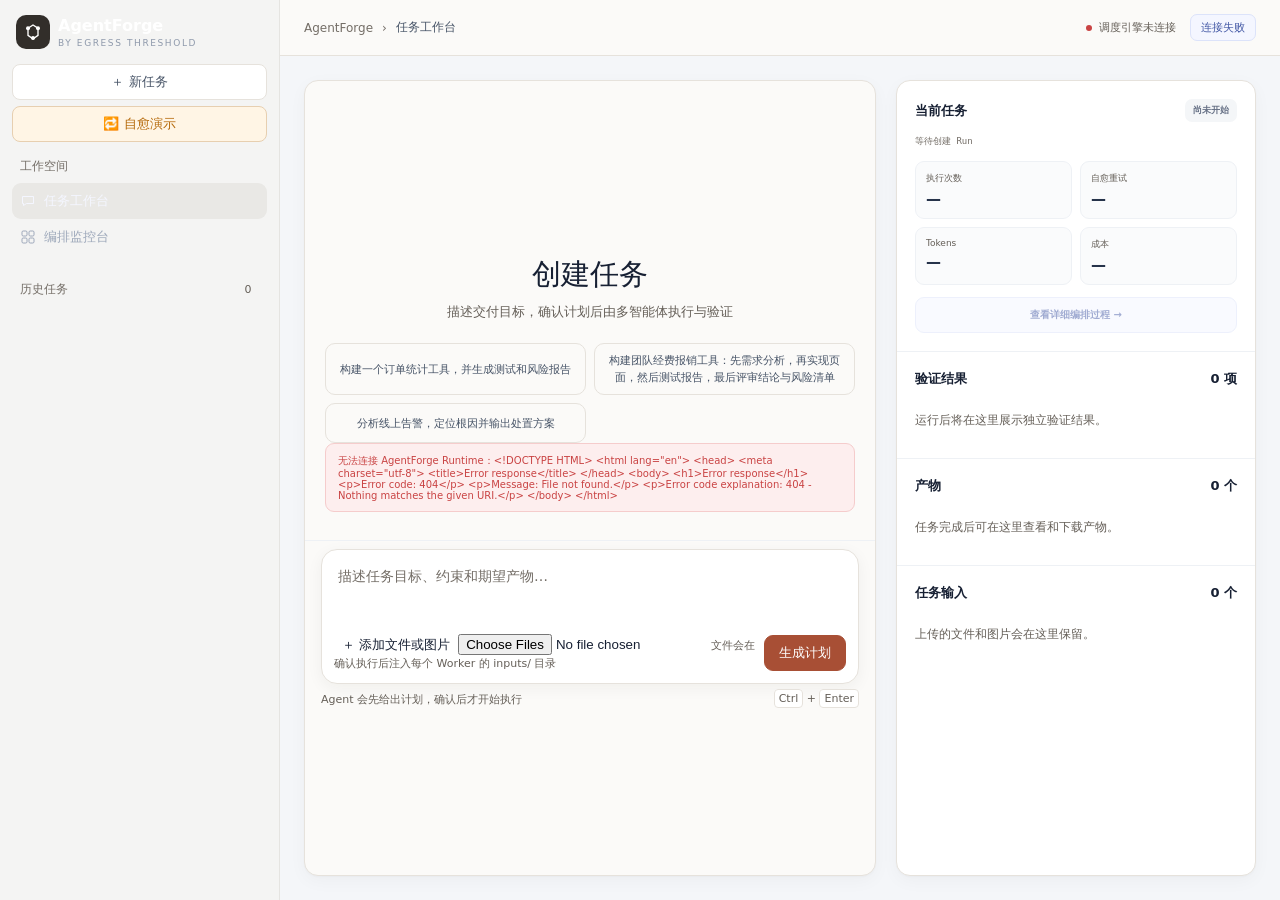
==== frontend/workbench.html @ 92aa2f30 "Publish AgentForge project" ====
<!DOCTYPE html>
<html lang="zh-CN">
<head>
<meta charset="utf-8" />
<meta name="viewport" content="width=device-width, initial-scale=1" />
<title>任务工作台 · AgentForge | 逃逸阈值</title>
<style>
  :root{
    --bg:#F4F6F9;--panel:#FFF;--line:#E6EAF0;--soft:#EEF1F5;--text:#172033;
    --muted:#697386;--subtle:#98A2B3;--primary:#3559D9;--primary-hover:#2948BD;
    --primary-soft:#EEF2FF;--nav:#111827;--green:#16865C;--green-bg:#EAF7F1;
    --amber:#B56808;--amber-bg:#FFF5E5;--red:#C94343;--red-bg:#FDEEEE;
    --radius:14px;--shadow:0 1px 2px rgba(16,24,40,.025),0 5px 18px rgba(16,24,40,.035)
  }
  *{box-sizing:border-box}
  html,body{margin:0;height:100%;font-family:Inter,"PingFang SC","Microsoft YaHei",system-ui,sans-serif;background:var(--bg);color:var(--text);font-size:13px}
  body{overflow:hidden}button,textarea,select{font:inherit}button{cursor:pointer}
  button:focus-visible,textarea:focus-visible,select:focus-visible,a:focus-visible{outline:3px solid rgba(53,89,217,.15);outline-offset:2px}
  .shell{display:grid;grid-template-columns:248px minmax(0,1fr);grid-template-rows:minmax(0,1fr);height:100vh;min-height:640px}
  .sidebar{min-width:0;display:flex;flex-direction:column;background:var(--nav);color:#E7EBF2}
  .brand{height:72px;display:flex;align-items:center;gap:11px;padding:0 22px;border-bottom:1px solid rgba(255,255,255,.075)}
  .brand-mark{width:34px;height:34px;display:grid;place-items:center;border-radius:10px;background:var(--primary)}
  .brand-name{font-size:16px;font-weight:650;color:#FFF}.brand-sub{display:block;margin-top:3px;color:#8E99AB;font-size:9px;letter-spacing:1.6px;text-transform:uppercase}
  .nav{padding:20px 14px 12px}.nav-label,.section-label{padding:0 10px;margin-bottom:9px;color:#778397;font-size:10px;font-weight:600;letter-spacing:1.2px}
  .nav-link{height:40px;display:flex;align-items:center;gap:10px;padding:0 12px;border-radius:9px;color:#9DA8BA;text-decoration:none;font-weight:550}
  .nav-link:hover{background:rgba(255,255,255,.045);color:#E7EBF2}.nav-link.active{background:rgba(87,113,222,.17);color:#F4F6FF}.nav-link.active svg{color:#91A7FF}
  .nav-link .entry-dot{margin-left:auto;width:5px;height:5px;border-radius:50%;background:#7E97F5}
  .history-wrap{min-height:0;display:flex;flex:1;flex-direction:column;padding:14px 10px 0}.history-head{display:flex;justify-content:space-between;align-items:center;padding:0 10px 10px}.history-head .section-label{padding:0;margin:0}
  .count{min-width:22px;height:20px;display:grid;place-items:center;padding:0 6px;border-radius:6px;background:rgba(255,255,255,.07);color:#9CA7B8;font-size:10px}
  #history{overflow:auto;min-height:0;padding-bottom:14px}.history-item{position:relative;margin:2px 0;padding:12px 11px 12px 13px;border:1px solid transparent;border-radius:10px;cursor:pointer}
  .history-item:hover{background:rgba(255,255,255,.045)}.history-item.active{background:rgba(73,101,202,.18);border-color:rgba(129,151,235,.16)}
  .history-item.active:before{content:"";position:absolute;left:-1px;top:14px;bottom:14px;width:2px;background:#8CA3FF;border-radius:2px}
  .history-title{color:#DCE1EA;font-size:12px;line-height:1.55;display:-webkit-box;-webkit-line-clamp:2;-webkit-box-orient:vertical;overflow:hidden}
  .history-meta{display:flex;align-items:center;gap:6px;margin-top:8px;color:#7F8B9E;font-size:10px}.history-meta time{margin-left:auto}.dot{width:6px;height:6px;border-radius:50%;background:#667085}
  .dot.running,.dot.queued{background:#6F8FFF;animation:pulse 1.4s infinite}.dot.succeeded{background:#3DBA8A}.dot.failed{background:#E36A6A}
  .sidebar-foot{margin:0 20px;padding:17px 0 20px;border-top:1px solid rgba(255,255,255,.075);color:#6F7B8F;font-size:10px;line-height:1.6}.sidebar-foot strong{display:block;color:#D5DBE5;font-size:11px;margin-bottom:4px}
  .workspace{min-width:0;min-height:0;display:flex;flex-direction:column}.topbar{height:64px;display:flex;align-items:center;justify-content:space-between;padding:0 26px;background:rgba(255,255,255,.94);border-bottom:1px solid var(--line)}
  .breadcrumb{display:flex;align-items:center;gap:9px;color:var(--subtle);font-size:12px}.breadcrumb strong{color:#475467;font-weight:550}.top-right{display:flex;align-items:center;gap:14px}
  .engine{display:flex;align-items:center;gap:7px;color:var(--muted);font-size:11px}.engine:before{content:"";width:6px;height:6px;border-radius:50%;background:#2AA67A;box-shadow:0 0 0 3px #E9F7F1}.engine.offline:before{background:var(--red);box-shadow:0 0 0 3px var(--red-bg)}
  .badge{height:27px;display:inline-flex;align-items:center;padding:0 10px;border:1px solid #DCE3FA;border-radius:7px;background:#F4F6FF;color:#465BA7;font-size:11px;font-weight:550}.avatar{width:30px;height:30px;display:grid;place-items:center;border:1px solid #E4E7EC;border-radius:9px;background:#F0F2F5;color:#475467;font-size:10px;font-weight:700}
  .content{min-height:0;flex:1;display:grid;grid-template-columns:minmax(520px,1fr) 330px;gap:20px;padding:24px}.chat-panel,.context-panel{min-height:0;background:var(--panel);border:1px solid var(--line);border-radius:var(--radius);box-shadow:var(--shadow)}
  .chat-panel{display:flex;flex-direction:column;overflow:hidden}.chat-head{display:flex;align-items:center;justify-content:space-between;gap:16px;padding:18px 20px;border-bottom:1px solid var(--soft)}
  .eyebrow{margin-bottom:5px;color:var(--primary);font-size:9px;font-weight:700;letter-spacing:1.4px;text-transform:uppercase}.chat-head h1{margin:0;font-size:17px;font-weight:650}.chat-head p{margin:5px 0 0;color:var(--muted);font-size:10px}
  .new-task{height:34px;padding:0 12px;border:1px solid var(--line);border-radius:8px;background:#FFF;color:#475467;font-size:11px;font-weight:600}.new-task:hover{background:#FAFBFC}
  .messages{min-height:0;flex:1;overflow:auto;padding:24px 20px 12px;scroll-behavior:smooth}.welcome{max-width:600px;margin:8vh auto 0;text-align:center}.welcome-icon{width:48px;height:48px;display:grid;place-items:center;margin:0 auto 16px;border:1px solid #DDE3FA;border-radius:15px;background:var(--primary-soft);color:var(--primary)}
  .welcome h2{margin:0;font-size:20px;font-weight:650}.welcome p{max-width:480px;margin:10px auto 20px;color:var(--muted);font-size:12px;line-height:1.7}.suggestions{display:grid;grid-template-columns:repeat(2,1fr);gap:9px;text-align:left}
  .suggestion{padding:12px 13px;border:1px solid var(--line);border-radius:10px;background:#FFF;color:#475467;font-size:11px;line-height:1.55}.suggestion:hover{border-color:#B9C5EE;background:#FAFBFF}
  .message{display:flex;gap:10px;max-width:760px;margin:0 auto 18px}.message.user{justify-content:flex-end}.msg-avatar{width:28px;height:28px;display:grid;place-items:center;flex:none;border-radius:8px;background:var(--primary-soft);color:var(--primary);font-size:9px;font-weight:700}.message.user .msg-avatar{order:2;background:#27364C;color:#FFF}
  .bubble{max-width:min(680px,85%);padding:11px 13px;border:1px solid var(--line);border-radius:4px 12px 12px;background:#FFF;color:#344054;line-height:1.7;white-space:pre-wrap;word-break:break-word}.message.user .bubble{border-color:#3559D9;border-radius:12px 4px 12px 12px;background:#3559D9;color:#FFF}
  .plan-card,.progress-card,.result-card{max-width:760px;margin:0 auto 18px;border:1px solid var(--line);border-radius:12px;background:#FFF;overflow:hidden}.card-head{display:flex;align-items:center;justify-content:space-between;gap:12px;padding:14px 16px;border-bottom:1px solid var(--soft)}.card-title{font-size:12px;font-weight:650}.card-sub{margin-top:4px;color:var(--muted);font-size:10px}
  .plan-steps{padding:6px 16px}.plan-step{display:grid;grid-template-columns:24px minmax(0,1fr) auto;gap:10px;align-items:center;padding:10px 0;border-bottom:1px solid #F2F4F7}.plan-step:last-child{border:0}.step-no{width:22px;height:22px;display:grid;place-items:center;border-radius:7px;background:var(--primary-soft);color:var(--primary);font-size:9px;font-weight:700}.step-name{font-size:11px;font-weight:600}.step-desc{margin-top:3px;color:var(--muted);font-size:9px}.role{padding:3px 7px;border-radius:5px;background:#F0F2F5;color:#667085;font-size:9px}
  .card-actions{display:flex;justify-content:flex-end;gap:8px;padding:12px 16px;border-top:1px solid var(--soft);background:#FAFBFC}.btn{height:34px;padding:0 13px;border:1px solid var(--line);border-radius:8px;background:#FFF;color:#475467;font-size:11px;font-weight:600}.btn.primary{border-color:var(--primary);background:var(--primary);color:#FFF}.btn.primary:hover{background:var(--primary-hover)}
  .stage-list{padding:12px 16px}.stage{display:grid;grid-template-columns:12px minmax(0,1fr) auto;gap:9px;align-items:center;padding:8px 0}.stage-dot{width:8px;height:8px;border:2px solid #C5CDD8;border-radius:50%}.stage.running .stage-dot{border-color:#6F8FFF;background:#6F8FFF;animation:pulse 1.4s infinite}.stage.passed .stage-dot{border-color:#22A078;background:#22A078}.stage.failed .stage-dot{border-color:#D95C5C;background:#D95C5C}.stage-name{font-size:10px;color:#475467}.stage-state{font-size:9px;color:var(--subtle)}
  .composer{padding:13px 16px 16px;border-top:1px solid var(--soft);background:#FAFBFC}.compose-box{display:grid;grid-template-columns:minmax(0,1fr) auto;gap:10px;align-items:end;padding:9px 9px 9px 13px;border:1px solid #DDE2EA;border-radius:11px;background:#FFF}.compose-box:focus-within{border-color:#91A4E8;box-shadow:0 0 0 3px rgba(53,89,217,.08)}
  textarea{width:100%;min-height:42px;max-height:120px;resize:none;padding:9px 0;border:0;outline:0;color:var(--text);line-height:1.55}.send{height:36px;padding:0 14px;border:1px solid var(--primary);border-radius:9px;background:var(--primary);color:#FFF;font-size:11px;font-weight:600}.send:disabled{opacity:.5;cursor:not-allowed}.compose-hint{display:flex;justify-content:space-between;margin-top:8px;color:var(--subtle);font-size:9px}
  .context-panel{overflow:auto}.context-section{padding:18px;border-bottom:1px solid var(--soft)}.context-section:last-child{border:0}.context-title{display:flex;align-items:center;justify-content:space-between;margin-bottom:13px;font-size:11px;font-weight:650}.state{display:inline-flex;align-items:center;gap:6px;padding:5px 8px;border-radius:7px;background:#F4F6F8;color:#667085;font-size:9px}.state.running,.state.queued{background:#EDF5FD;color:#3478C9}.state.succeeded{background:var(--green-bg);color:var(--green)}.state.failed{background:var(--red-bg);color:var(--red)}
  .run-id{overflow:hidden;margin-bottom:13px;color:var(--subtle);font-family:Consolas,monospace;font-size:9px;text-overflow:ellipsis;white-space:nowrap}.metrics{display:grid;grid-template-columns:repeat(2,1fr);gap:8px}.metric{padding:10px;border:1px solid var(--soft);border-radius:9px;background:#FAFBFC}.metric span{display:block;color:var(--muted);font-size:9px}.metric strong{display:block;margin-top:5px;color:#26334A;font-size:15px}
  .monitor-link{display:flex;align-items:center;justify-content:center;height:36px;margin-top:12px;border:1px solid #DCE3FA;border-radius:9px;background:#F4F6FF;color:#465BA7;text-decoration:none;font-size:10px;font-weight:600}.monitor-link.disabled{pointer-events:none;opacity:.5}
  .validation{padding:10px 0;border-bottom:1px solid #F2F4F7}.validation:last-child{border:0}.validation-row{display:flex;justify-content:space-between;gap:8px;color:#475467;font-size:10px}.validation p{margin:5px 0 0;color:var(--muted);font-size:9px;line-height:1.5}.ok{color:var(--green)}.bad{color:var(--red)}
  .artifact{display:block;margin-bottom:8px;padding:11px;border:1px solid var(--line);border-radius:9px;color:inherit;text-decoration:none}.artifact:hover{border-color:#B9C5EE;background:#FAFBFF}.artifact-name{overflow:hidden;color:#344054;font-size:10px;font-weight:600;text-overflow:ellipsis;white-space:nowrap}.artifact-meta{margin-top:5px;color:var(--subtle);font-size:9px}.empty{padding:10px 0;color:var(--subtle);font-size:10px;line-height:1.6}.error{max-width:760px;margin:0 auto 16px;padding:10px 12px;border:1px solid #F5CCCC;border-radius:9px;background:var(--red-bg);color:var(--red);font-size:10px}
  @keyframes pulse{0%,100%{opacity:1}50%{opacity:.35}}
  @media(max-width:1100px){.content{grid-template-columns:1fr}.context-panel{display:grid;grid-template-columns:repeat(3,1fr);overflow:visible}.context-section{border-right:1px solid var(--soft);border-bottom:0}.chat-panel{min-height:680px}.workspace{overflow:auto}.content{overflow:visible}}
  @media(max-width:760px){body{overflow:auto}.shell{display:block;height:auto}.sidebar{min-height:0}.brand{height:62px}.nav{padding:10px 14px}.nav-link{display:inline-flex;width:calc(50% - 3px)}.history-wrap,.sidebar-foot{display:none}.topbar{height:58px;padding:0 14px}.engine{display:none}.content{padding:14px}.chat-panel{min-height:calc(100vh - 86px)}.context-panel{grid-template-columns:1fr}.context-section{border-right:0;border-bottom:1px solid var(--soft)}.suggestions{grid-template-columns:1fr}.messages{padding:18px 13px 8px}.chat-head{padding:15px}.bubble{max-width:90%}}
</style>
<link rel="stylesheet" href="/static/theme.css" />
<style>
  .shell {
    --bg: #fbfaf8;
    --nav: #f4f4f3;
    --line: #e6e2dc;
    --line-soft: #eeebe6;
    --muted: #655f58;
    --subtle: #746e67;
    --primary: #a84f35;
    --primary-hover: #8e402b;
    font-variant-numeric: tabular-nums;
  }

  .shell .sidebar { border-right: 1px solid #e5e4e1; }
  .shell .brand { height: 64px; gap: 8px; padding: 0 16px; border: 0; }
  .shell .brand-mark { background: #322e2a; }
  .shell .new-task { flex: none; height: 36px; margin: 0 12px; font-size: 13px; font-weight: 500; box-shadow: none; }
  .shell .demo-task { margin: 6px 12px 0; border-color: #dedbd4; border-color: color-mix(in srgb, var(--amber) 32%, #fff); background: var(--amber-bg); color: var(--amber); }
  .shell .demo-task:hover { background: color-mix(in srgb, var(--amber) 14%, #fff); color: var(--amber); }
  .complexity-banner { margin: 10px 16px 0; padding: 10px 12px; border: 1px solid var(--line); border-radius: 9px; background: #faf9f6; }
  .complexity-banner.complex { border-color: #ead2c9; background: var(--primary-soft); }
  .demo-banner { margin: 10px 16px 0; padding: 10px 12px; border: 1px solid #dedbd4; border: 1px solid color-mix(in srgb, var(--amber) 32%, #fff); border-radius: 9px; background: var(--amber-bg); }
  .narrative-card { max-width: 735px; margin: 0 auto 22px; border: 1px solid #e3e0da; border-radius: 12px; background: #fdf9f1; overflow: hidden; box-shadow: 0 1px 2px rgba(27, 23, 18, .02); }
  .narrative-head { padding: 12px 16px; border-bottom: 1px solid var(--line-soft); display: flex; align-items: center; gap: 8px; flex-wrap: wrap; }
  .narrative-head strong { font-size: 12px; font-weight: 650; color: var(--amber); }
  .narrative-head span { font-size: 10px; color: var(--subtle); }
  .narrative-steps { padding: 10px 16px 14px; display: grid; gap: 10px; }
  .narrative-step { display: flex; gap: 9px; align-items: flex-start; }
  .narrative-step .n-ico { flex: none; width: 20px; height: 20px; border-radius: 50%; display: grid; place-items: center; font-size: 10px; background: #efede8; color: var(--subtle); }
  .narrative-step.done .n-ico { background: var(--green-bg); color: var(--green); }
  .narrative-step.fail .n-ico { background: var(--red-bg); color: var(--red); }
  .narrative-step.active .n-ico { background: var(--amber-bg); color: var(--amber); }
  .narrative-step .n-title { font-size: 11px; font-weight: 600; color: #3d3934; }
  .narrative-step .n-detail { margin-top: 2px; font-size: 10px; color: var(--muted); line-height: 1.65; overflow-wrap: anywhere; }
  .narrative-step details { margin-top: 4px; }
  .narrative-step summary { cursor: pointer; font-size: 10px; color: var(--primary); }
  .narrative-step pre { margin: 5px 0 0; padding: 8px 10px; border: 1px solid var(--line-soft); border-radius: 7px; background: #f6f4ef; font-size: 10px; line-height: 1.6; white-space: pre-wrap; overflow-wrap: anywhere; color: #57524c; max-height: 180px; overflow: auto; }
  .shell .nav { padding: 16px 12px 8px; }
  .shell .nav-label, .shell .section-label {
    padding: 0 8px; margin-bottom: 8px; color: var(--subtle);
    font-size: 12px; font-weight: 500; letter-spacing: 0;
  }
  .shell .nav-link { height: 36px; gap: 8px; padding: 0 8px; font-weight: 500; }
  .shell .nav-link.active, .shell .history-item.active { background: #e9e8e5; border-color: transparent; }
  .shell .nav-link:hover, .shell .history-item:hover { background: #eeedeb; }
  .shell .nav-link.active svg { color: currentColor; }
  .shell .history-wrap { padding: 16px 12px 0; }
  .shell .history-head { padding: 0 8px 8px; }
  .shell .history-head .section-label { margin: 0; padding: 0; }
  .shell .count { background: none; color: var(--muted); font-size: 11px; }
  .shell .history-item { padding: 8px; border-radius: 8px; }
  .shell .history-title { -webkit-line-clamp: 1; font-size: 13px; }
  .shell .history-meta { margin-top: 4px; color: var(--subtle); font-size: 11px; }
  .shell .history-item.active::before { top: 8px; bottom: 8px; }
  .shell .dot { flex: none; animation: none; }

  .shell .topbar { flex: none; height: 56px; padding: 0 24px; background: var(--bg); }
  .shell .engine::before, .shell .engine.offline::before { box-shadow: none; }
  .shell #scenario-value {
    max-width: 100%; min-height: 32px; padding: 0 8px; border: 1px solid var(--line);
    border-radius: 8px; background: #fff; color: var(--muted); font-size: 12px;
  }
  .shell .chat-panel, .shell .messages, .shell .composer { background: var(--bg); }
  .shell .messages { scroll-behavior: auto; }
  .shell .chat-panel:has(.welcome) { justify-content: center; }
  .shell .messages:has(.welcome) { flex: 0 1 auto; }
  .shell .welcome { margin: 0 auto; }
  .shell .welcome h1 {
    margin: 0;
    font: 500 clamp(26px, 2.25vw, 36px)/1.25 Georgia, "Songti SC", SimSun, serif;
  }
  .shell .welcome p { margin: 8px auto 20px; color: var(--muted); font-size: 13px; }
  .shell .suggestions { gap: 8px; }
  .shell .suggestion {
    min-height: 40px; padding: 8px 12px; background: transparent;
    transition: background-color 120ms ease, border-color 120ms ease;
  }
  .shell .suggestion:hover { transform: none; }
  .shell .bubble { font-size: 14px; }

  .shell .composer { padding-block: 8px 16px; }
  .shell .compose-box {
    grid-template-columns: minmax(0, 1fr) auto; gap: 8px; padding: 12px;
    border-color: var(--line); border-radius: 16px;
    box-shadow: 0 4px 16px rgba(37, 30, 24, .05);
  }
  .shell .compose-box:focus-within { border-color: var(--primary); }
  .shell .compose-box textarea {
    grid-column: 1 / -1; min-height: 64px; padding: 4px; font-size: 14px;
  }
  .shell .compose-box textarea:focus { outline: none; }
  .shell .compose-box textarea::placeholder { color: var(--subtle); }
  .shell .compose-box .attachment-bar { margin: 0; flex-wrap: wrap; gap: 8px; }
  .shell .attachment-button { min-height: 36px; padding: 0 8px; white-space: nowrap; }
  .shell .attachment-hint, .shell .compose-hint { color: var(--muted); font-size: 11px; }
  .shell .send { height: 36px; font-size: 13px; font-weight: 500; }
  .shell kbd { font: inherit; padding: 2px 4px; border: 1px solid var(--line); border-radius: 4px; background: #fff; }
  .shell :is(button, a, select, input):focus-visible { outline: 2px solid var(--primary); outline-offset: 2px; }
  .shell .attachment-bar:focus-within .attachment-button { outline: 2px solid var(--primary); outline-offset: 2px; }
  .shell .context-panel { background: #fff; }
  .shell .context-title { font-size: 13px; font-weight: 600; }
  .shell .context-section .empty { color: var(--muted); font-size: 12px; }
  .shell .metric span { color: var(--muted); }

  @media (max-width: 760px) {
    .shell .nav { padding: 12px; }
    .shell .topbar { padding: 0 12px; }
    .shell .breadcrumb { flex: none; }
    .shell .breadcrumb span { display: none; }
    .shell .chat-panel { min-height: 480px; }
    .shell .composer { padding-inline: 12px; }
  }
</style>
<style>
  .panel-divider { display: none; }

  @media (width > 1100px) {
    .shell {
      --sidebar-size: clamp(200px, var(--sidebar-preferred, 280px), 35vw);
      position: relative;
      grid-template-columns: var(--sidebar-size) minmax(0, 1fr);
    }
    .shell .content {
      --context-size: clamp(240px, var(--context-preferred, 360px), calc(100% - 460px));
      position: relative;
      grid-template-columns: minmax(0, 1fr) var(--context-size);
    }
    .panel-divider {
      position: absolute;
      inset-block: 0;
      z-index: 2;
      display: block;
      width: 10px;
      cursor: col-resize;
      touch-action: none;
      user-select: none;
    }
    .sidebar-divider { left: calc(var(--sidebar-size) - 5px); }
    .context-divider { right: calc(var(--context-size) - 5px); }
    .panel-divider:is(:hover, :focus-visible, :active) {
      background: linear-gradient(var(--primary), var(--primary)) center / 2px 100% no-repeat;
    }
  }
</style>
</head>
<body>
<div class="shell">
  <aside class="sidebar" id="workbench-sidebar">
    <div class="brand">
      <div class="brand-mark"><svg width="22" height="22" viewBox="0 0 22 22" fill="none"><path d="M6 7.2L11 4l5 3.2v7.1L11 18l-5-3.7V7.2Z" stroke="white" stroke-width="1.35"/><circle cx="6" cy="7.2" r="2" fill="white"/><circle cx="16" cy="7.2" r="2" fill="white"/><circle cx="11" cy="17" r="2" fill="white"/></svg></div>
      <div><div class="brand-name">AgentForge</div><div class="brand-sub">by Egress Threshold</div></div>
    </div>
    <button class="new-task" id="new-task">＋ 新任务</button>
    <button class="new-task demo-task" id="selfheal-demo" title="AA 算账：平台核算拒绝 → 携带证据修复 → 通过">🔁 自愈演示</button>
    <nav class="nav" aria-label="工作空间">
      <div class="nav-label">工作空间</div>
      <a class="nav-link active" href="/workbench" aria-current="page"><svg width="16" height="16" viewBox="0 0 16 16" fill="none"><path d="M2.5 3.5h11v7h-7l-3 2v-2h-1v-7Z" stroke="currentColor" stroke-linejoin="round"/></svg>任务工作台</a>
      <a class="nav-link" id="monitor-nav-link" href="/"><svg width="16" height="16" viewBox="0 0 16 16" fill="none"><rect x="2" y="2" width="5" height="5" rx="1.2" stroke="currentColor"/><rect x="9" y="2" width="5" height="5" rx="1.2" stroke="currentColor"/><rect x="2" y="9" width="5" height="5" rx="1.2" stroke="currentColor"/><rect x="9" y="9" width="5" height="5" rx="1.2" stroke="currentColor"/></svg>编排监控台</a>
    </nav>
    <section class="history-wrap">
      <div class="history-head"><div class="section-label">历史任务</div><span class="count" id="run-count">0</span></div>
      <div id="history"></div>
    </section>
  </aside>
  <div class="panel-divider sidebar-divider" role="separator" tabindex="0" aria-orientation="vertical" aria-label="调整左侧栏宽度" aria-controls="workbench-sidebar"></div>
  <div class="workspace">
    <header class="topbar">
      <div class="breadcrumb"><span>AgentForge</span><span>›</span><strong>任务工作台</strong></div>
      <div class="top-right"><span class="engine" id="engine-state">正在连接调度引擎</span><span class="badge" id="mode">加载中…</span></div>
    </header>
    <div class="content">
      <main class="chat-panel">
        <div class="messages" id="messages">
          <div class="welcome" id="welcome">
            <h1>创建任务</h1>
            <p>描述交付目标，确认计划后由多智能体执行与验证</p>
            <div class="suggestions">
              <button class="suggestion">构建一个订单统计工具，并生成测试和风险报告</button>
              <button class="suggestion">构建团队经费报销工具：先需求分析，再实现页面，然后测试报告，最后评审结论与风险清单</button>
              <button class="suggestion">分析线上告警，定位根因并输出处置方案</button>
            </div>
          </div>
        </div>
        <div class="composer">
          <div class="compose-box"><textarea id="prompt" rows="1" aria-label="任务描述" placeholder="描述任务目标、约束和期望产物…"></textarea>
            <div class="attachment-bar"><label class="attachment-button" for="attachment-input">＋ 添加文件或图片</label><input id="attachment-input" type="file" multiple accept=".txt,.md,.csv,.json,.yaml,.yml,.py,.js,.ts,.html,.css,.xml,.pdf,.docx,.xlsx,image/png,image/jpeg,image/gif,image/webp"><span class="attachment-hint">文件会在确认执行后注入每个 Worker 的 inputs/ 目录</span></div>
            <button class="send" id="send">生成计划</button>
          </div>
          <div class="attachment-list" id="draft-attachments" aria-live="polite"></div>
          <div class="compose-hint"><span id="compose-mode">Agent 会先给出计划，确认后才开始执行</span><span><kbd>Ctrl</kbd> + <kbd>Enter</kbd></span></div>
        </div>
      </main>
      <aside class="context-panel" id="workbench-context">
        <section class="context-section"><div class="context-title">当前任务 <span class="state" id="run-state">尚未开始</span></div><div class="run-id" id="run-id">等待创建 Run</div><div class="metrics"><div class="metric"><span>执行次数</span><strong id="attempts">—</strong></div><div class="metric"><span>自愈重试</span><strong id="retries">—</strong></div><div class="metric"><span>Tokens</span><strong id="tokens">—</strong></div><div class="metric"><span>成本</span><strong id="cost">—</strong></div></div><a class="monitor-link disabled" id="monitor-link" href="/">查看详细编排过程 →</a></section>
        <section class="context-section"><div class="context-title">验证结果 <span id="validation-count">0 项</span></div><div id="validations" class="empty">运行后将在这里展示独立验证结果。</div></section>
        <section class="context-section"><div class="context-title"><span id="artifact-heading">产物</span> <span id="artifact-count">0 个</span></div><div id="artifacts" class="empty">任务完成后可在这里查看和下载产物。</div></section>
        <section class="context-section"><div class="context-title">任务输入 <span id="input-count">0 个</span></div><div id="input-attachments" class="empty">上传的文件和图片会在这里保留。</div></section>
      </aside>
      <div class="panel-divider context-divider" role="separator" tabindex="0" aria-orientation="vertical" aria-label="调整右侧栏宽度" aria-controls="workbench-context"></div>
    </div>
  </div>
</div>
<script>
const workbench = document.querySelector(".shell");

const sidebarPanel = document.getElementById("workbench-sidebar");
const contextPanel = document.getElementById("workbench-context");

for (const divider of workbench.querySelectorAll(".panel-divider")) {
  const panel = document.getElementById(divider.getAttribute("aria-controls"));
  const isSidebar = divider.classList.contains("sidebar-divider");
  const preference = isSidebar ? "--sidebar-preferred" : "--context-preferred";
  const direction = isSidebar ? 1 : -1;
  const minimum = isSidebar ? 200 : 240;
  let drag;

  function maxWidth() {
    const available = workbench.clientWidth - 460;
    const limit = isSidebar
      ? Math.min(window.innerWidth * .35, available - contextPanel.offsetWidth)
      : available - sidebarPanel.offsetWidth;
    return Math.max(minimum, Math.floor(limit));
  }

  function resize(width) {
    const size = Math.max(minimum, Math.min(Math.round(width), maxWidth()));
    workbench.style.setProperty(preference, size + "px");
  }

  function updateRange() {
    divider.setAttribute("aria-valuemin", minimum);
    divider.setAttribute("aria-valuemax", maxWidth());
    divider.setAttribute("aria-valuenow", panel.offsetWidth);
  }

  const observer = new ResizeObserver(updateRange);
  observer.observe(workbench);
  observer.observe(sidebarPanel);
  observer.observe(contextPanel);

  divider.addEventListener("pointerdown", event => {
    if (event.button !== 0 || !event.isPrimary) return;
    divider.focus();
    divider.setPointerCapture(event.pointerId);
    drag = { x: event.clientX, width: panel.offsetWidth };
    event.preventDefault();
  });
  divider.addEventListener("pointermove", event => {
    if (drag && divider.hasPointerCapture(event.pointerId)) {
      resize(drag.width + direction * (event.clientX - drag.x));
    }
  });
  divider.addEventListener("lostpointercapture", () => { drag = null; });
  divider.addEventListener("keydown", event => {
    if (event.key !== "ArrowLeft" && event.key !== "ArrowRight") return;
    event.preventDefault();
    const step = event.key === "ArrowRight" ? 16 : -16;
    resize(panel.offsetWidth + direction * step);
  });
}
const $ = s => document.querySelector(s);
let META=null,DRAFT=null,RUN=null,ACTIVE_ID=null,POLL=null,BASE_TASK="",ATTACHMENTS=[],UPLOADING=false;
let navigationVersion=0;
const draftStorageKey="agentforge.pending-draft";
function rememberDraft(id){
  try{if(id)sessionStorage.setItem(draftStorageKey,id);else sessionStorage.removeItem(draftStorageKey)}catch{}
}
function rememberedDraft(){
  try{return sessionStorage.getItem(draftStorageKey)}catch{return null}
}
let planningRequest=null;
function invalidatePlanning(){
  planningRequest=null;
  const send=$('#send');
  send.disabled=false;
  send.textContent='生成计划';
}
const announced=new Set();
async function api(path,options){const response=await fetch(path,options);if(!response.ok)throw Object.assign(new Error(await response.text()),{status:response.status});return response.json()}
function node(tag,cls,text){const n=document.createElement(tag);if(cls)n.className=cls;if(text!==undefined)n.textContent=text;return n}
function statusLabel(value){return {pending:"待执行",queued:"排队中",running:"执行中",completed:"待验证",passed:"已通过",retrying:"自愈重试",succeeded:"已完成",failed:"失败",timed_out:"已超时"}[value]||value}
function formatSize(bytes){if(bytes<1024)return bytes+" B";return (bytes/1024).toFixed(1)+" KB"}
function scrollEnd(){const box=$("#messages");requestAnimationFrame(()=>box.scrollTop=box.scrollHeight)}
const welcomeContent = $("#welcome").cloneNode(true);
function clearWelcome(){const welcome=$("#welcome");if(welcome)welcome.remove()}
function message(role,text){clearWelcome();const row=node("div","message "+role);row.appendChild(node("div","msg-avatar",role==="user"?"我":"AF"));row.appendChild(node("div","bubble",text));$("#messages").appendChild(row);scrollEnd();return row}
function showError(text){const old=$(".error");if(old)old.remove();const item=node("div","error",text);$("#messages").appendChild(item);scrollEnd()}
function renderDraftAttachments(){const box=$("#draft-attachments");box.innerHTML="";ATTACHMENTS.forEach(item=>{const row=node("div","attachment-chip");if(item.kind==="image"&&item.preview){const image=document.createElement("img");image.src=item.preview;image.alt="";row.appendChild(image)}const copy=node("span","attachment-name",item.name+" · "+formatSize(item.size));row.appendChild(copy);const remove=node("button","attachment-remove","移除");remove.type="button";remove.setAttribute("aria-label","移除 "+item.name);remove.onclick=()=>{ATTACHMENTS=ATTACHMENTS.filter(current=>current.upload_id!==item.upload_id);renderDraftAttachments()};row.appendChild(remove);box.appendChild(row)})}
function resetWorkspace(){rememberDraft(null);navigationVersion++;invalidatePlanning();DRAFT=null;RUN=null;ACTIVE_ID=null;BASE_TASK="";ATTACHMENTS=[];renderDraftAttachments();announced.clear();clearInterval(POLL);history.replaceState(null,"","/workbench");$("#monitor-nav-link").href="/";$("#messages").replaceChildren(welcomeContent.cloneNode(true));bindSuggestions();renderContext();loadHistory();$("#prompt").focus()}
function planCard(preview){const card=node("section","plan-card");const head=node("div","card-head");const title=node("div");title.appendChild(node("div","card-title","执行计划待确认"));title.appendChild(node("div","card-sub",preview.scenario.name+" · "+preview.plan.nodes.length+" 个阶段"));head.appendChild(title);head.appendChild(node("span","state","等待确认"));card.appendChild(head);
const complexity=preview.plan.complexity;
if(complexity&&complexity.reason){
  const banner=node("div","complexity-banner"+(complexity.complex?" complex":""));
  banner.appendChild(node("p","step-desc","复杂度判定："+complexity.reason+(complexity.cues?.length?"（线索："+complexity.cues.join("、")+"）":"")));
  card.appendChild(banner);
}
if(preview.demo){
  const demoBox=node("div","demo-banner");
  demoBox.appendChild(node("p","step-desc","自愈演示（注错）："+preview.demo.note));
  demoBox.appendChild(node("p","step-desc","来源运行："+preview.demo.source_run+" · 首版产物注入后，平台核算拒绝、失败归因与模型修复全部真实执行。"));
  card.appendChild(demoBox);
}
if(preview.reuse_passed)card.appendChild(node("p","step-desc","重新验收原运行已通过的产物，从仍需执行的步骤继续。"));
if(preview.source_run){
  const origin=node("a","btn","查看原运行");origin.href="/workbench?run="+encodeURIComponent(preview.source_run);
  origin.target="_blank";origin.rel="noopener";card.appendChild(origin);
  const names=(preview.attachments||[]).map(item=>item.name);
  if(names.length)card.appendChild(node("p","step-desc","沿用附件："+names.join("、")));
}
const steps=node("div","plan-steps");preview.plan.nodes.forEach((step,index)=>{const row=node("div","plan-step");row.appendChild(node("div","step-no",String(index+1).padStart(2,"0")));const copy=node("div");copy.appendChild(node("div","step-name",step.name));copy.appendChild(node("div","step-desc",step.desc||("产出："+(step.outputs||[]).join("、"))));const outputs=(step.outputs||[]).join("、");if(outputs)copy.appendChild(node("p","step-desc","交付文件："+outputs+(step.deps?.length?" · 依赖上游："+step.deps.join("、"):"")));
const checks=step.config?.acceptance||[];if(checks.length){const list=node("ul","step-desc");checks.forEach(check=>list.appendChild(node("li","",check)));copy.appendChild(list)}
row.appendChild(copy);row.appendChild(node("span","role",step.role));steps.appendChild(row)});card.appendChild(steps);
let clarifyAck=null;
if(preview.clarification){
  const box=node("div","clarification-box");
  box.style.cssText="margin:0 16px 8px;padding:10px 12px;border:1px solid #d9a441;background:#fdf6e3;border-radius:8px";
  box.appendChild(node("p","step-desc","需要确认："+preview.clarification));
  const label=node("label","step-desc");label.style.cssText="display:flex;gap:6px;align-items:center;cursor:pointer";
  clarifyAck=node("input");clarifyAck.type="checkbox";
  label.appendChild(clarifyAck);label.appendChild(document.createTextNode("确认按姓名识别同一人，继续执行"));
  box.appendChild(label);card.appendChild(box);
}
const actions=node("div","card-actions");const revise=node("button","btn","补充要求");revise.onclick=()=>{$("#prompt").focus();$("#prompt").placeholder="补充要求后重新生成计划…"};const confirm=node("button","btn primary","确认并开始执行");confirm.onclick=()=>startRun(preview,confirm,clarifyAck);if(clarifyAck){confirm.disabled=true;clarifyAck.onchange=()=>{confirm.disabled=!clarifyAck.checked}}actions.append(revise,confirm);card.appendChild(actions);$("#messages").appendChild(card);scrollEnd()}
async function createPlan(){const input=$("#prompt"),send=$("#send");let task=input.value.trim();if(!task)return input.focus();if(planningRequest)return;if(UPLOADING)return showError("附件仍在上传，请稍候");if(RUN&&["succeeded","failed"].includes(RUN.run.status)&&BASE_TASK){message("user",task);task=BASE_TASK+"\n补充要求："+task}else{message("user",task);BASE_TASK=task}const submittedText=input.value;const request={};planningRequest=request;input.value="";send.disabled=true;send.textContent="生成中…";try{const preview=await api("/api/plan",{method:"POST",headers:{"Content-Type":"application/json"},body:JSON.stringify({task,scenario:"custom",upload_ids:ATTACHMENTS.map(item=>item.upload_id)})});if(planningRequest!==request)return;DRAFT=preview;rememberDraft(preview.draft_id);document.querySelectorAll(".plan-card .btn.primary:not(:disabled)").forEach(old=>{old.disabled=true;old.textContent="计划已更新"});planCard(DRAFT)}catch(error){if(planningRequest===request){input.value ||= submittedText;showError("计划生成失败："+error.message)}}finally{if(planningRequest===request)invalidatePlanning()}}
async function startRun(preview,button,clarifyAck){if(!preview||button.disabled)return;if(preview.clarification&&!clarifyAck?.checked)return showError("请先勾选确认识别规则，或修改任务描述");const version=navigationVersion;button.disabled=true;button.textContent="正在启动…";try{const started=await api("/api/run",{method:"POST",headers:{"Content-Type":"application/json"},body:JSON.stringify({task:preview.task,scenario:preview.scenario.id,draft_id:preview.draft_id,upload_ids:preview.upload_ids||[],acknowledge_clarification:preview.clarification?Boolean(clarifyAck?.checked):undefined})});button.textContent="已开始执行";if(version!==navigationVersion){loadHistory().catch(()=>{});return}if(DRAFT===preview)DRAFT=null;if(rememberedDraft()===preview.draft_id)rememberDraft(null);message("assistant","计划已确认，任务已提交给 AgentForge。下面会持续同步执行和验证进度。");await selectRun(started.run_id,true)}catch(error){if(version===navigationVersion)showError("启动失败："+error.message);button.disabled=false;button.textContent="确认并开始执行"}}
function progressCard(run){let card=$("#live-progress");if(!card){card=node("section","progress-card");card.id="live-progress";card.innerHTML='<div class="card-head"><div><div class="card-title">多 Agent 执行中</div><div class="card-sub" id="progress-copy"></div></div><span class="state" id="progress-state"></span></div><div class="stage-list" id="stage-list"></div>';$("#messages").appendChild(card)}card.querySelector(".card-title").textContent=run.run.status==="succeeded"?"多 Agent 执行完成":run.run.status==="failed"?"多 Agent 执行失败":"多 Agent 执行中";$("#progress-copy").textContent=run.run.id;const state=$("#progress-state");state.textContent=statusLabel(run.run.status);state.className="state "+run.run.status;const list=$("#stage-list");list.innerHTML="";run.nodes.forEach(item=>{const row=node("div","stage "+item.status);row.appendChild(node("span","stage-dot"));row.appendChild(node("span","stage-name",item.name));row.appendChild(node("span","stage-state",item.latest?.attempt===0?"复验后复用":statusLabel(item.status)));list.appendChild(row)});scrollEnd()}
function renderContext(){const data=RUN,stats=data?.run?.stats||{};const state=$("#run-state");state.textContent=data?statusLabel(data.run.status):"尚未开始";state.className="state "+(data?.run?.status||"");$("#run-id").textContent=data?data.run.id:"等待创建 Run";$("#attempts").textContent=data?(stats.attempts??0):"—";$("#retries").textContent=data?(stats.retries??0):"—";$("#tokens").textContent=data?(stats.tokens??0):"—";$("#cost").textContent=data?"¥"+(stats.cost??0):"—";const link=$("#monitor-link");link.href=data?"/?run="+encodeURIComponent(data.run.id):"/";link.classList.toggle("disabled",!data);const validations=$("#validations");validations.innerHTML="";const checks=data?.verifications||[];$("#validation-count").textContent=checks.length+" 项";if(!checks.length)validations.className="empty",validations.textContent="运行后将在这里展示独立验证结果。";else{validations.className="";checks.slice(-5).reverse().forEach(item=>{const p=item.payload||{},row=node("div","validation");const top=node("div","validation-row");top.appendChild(node("span","",item.node_id||"全局验证"));top.appendChild(node("span",p.passed?"ok":"bad",p.passed?"通过":"未通过"));row.appendChild(top);row.appendChild(node("p","",p.message||(p.reasons||[]).join("；")||item.kind));validations.appendChild(row)})}const artifacts=$("#artifacts");artifacts.innerHTML="";
$("#artifact-heading").textContent=data?.run?.status==="failed"?"中间产物":"产物";const files=[...(data?.artifacts||[])].sort((a,b)=>Number(b.name==="index.html")-Number(a.name==="index.html"));$("#artifact-count").textContent=files.length+" 个";if(!files.length)artifacts.className="empty",artifacts.textContent="任务完成后可在这里查看和下载产物。";else{artifacts.className="";files.forEach(file=>{const a=node("a","artifact");a.href=file.url;a.target="_blank";a.rel="noopener";a.appendChild(node("div","artifact-name",file.name));a.appendChild(node("div","artifact-meta",formatSize(file.size)+(file.previewable?" · 可预览":" · 下载")));artifacts.appendChild(a)})}const inputs=$("#input-attachments"),inputFiles=data?.inputs||[];inputs.innerHTML="";$("#input-count").textContent=inputFiles.length+" 个";if(!inputFiles.length)inputs.className="empty",inputs.textContent="上传的文件和图片会在这里保留。";else{inputs.className="";inputFiles.forEach(file=>{const a=node("a","artifact");a.href=file.url;a.target="_blank";a.rel="noopener";a.appendChild(node("div","artifact-name",file.name));a.appendChild(node("div","artifact-meta",formatSize(file.size)+" · "+(file.kind==="image"?"图片":file.kind==="text"?"文本":"文档")));inputs.appendChild(a)})}}
const PLATFORM_ASSERTIONS=["expect_transfers","expect_names","expect_roster","expect_conflict"];
function isGroundedCase(test,step){
  if(test.grounded===true)return true;
  if(step.config?.demo_roster||step.config?.meeting_scenarios)return true;
  const last=test.actions?.[test.actions.length-1];
  if(PLATFORM_ASSERTIONS.includes(last?.kind))return true;
  const hasCsv=(RUN?.inputs||[]).some(item=>/\.csv$/i.test(item.name||""));
  return hasCsv&&last?.kind==="expect_text"&&["city-summary","excluded-count"].includes(last?.target);
}
function acceptanceSummary(){
  const summary={total:0,passed:0,failed:0,noResult:0,manual:0,cases:0,casePassed:0,grounded:0,groundedPassed:0,pageLoaded:false};
  for(const step of RUN.plan?.nodes||[]){
    const stage=RUN.nodes.find(item=>item.id===step.id);
    const browser=stage?.latest?.verdict?.l1?.browser;
    if(browser?.status==="passed")summary.pageLoaded=true;
    const results=new Map((browser?.case_results||[]).map(result=>[result.criterion,result]));
    const verified=new Set(browser?.verified_criteria||[]);
    const tests=step.config?.browser_cases||[];
    const planned=tests.map(test=>test.criterion);
    summary.cases+=planned.length;
    for(const test of tests){
      const result=results.get(test.criterion);
      const passed=result?.status==="passed"||verified.has(test.criterion);
      if(passed)summary.casePassed++;
      if(isGroundedCase(test,step)){summary.grounded++;if(passed)summary.groundedPassed++;}
    }
    for(const [index] of (step.config?.acceptance||[]).entries()){
      summary.total++;
      const criterion=index+1;
      const result=results.get(criterion);
      if(result?.status==="passed"||verified.has(criterion))summary.passed++;
      else if(result?.status==="failed")summary.failed++;
      else if(planned.includes(criterion))summary.noResult++;
      else summary.manual++;
    }
  }
  return summary;
}
function announceCompletion(){if(!RUN||announced.has(RUN.run.id)||!["succeeded","failed"].includes(RUN.run.status))return;announced.add(RUN.run.id);if(RUN.run.status==="succeeded"){
  const custom=RUN.run.scenario==="custom";
  const summary=acceptanceSummary();
  const load=summary.pageLoaded?"交付页面已在隔离浏览器中加载。":"交付物已生成并通过格式检查。";
  const business=summary.grounded>0&&summary.groundedPassed===summary.grounded
    ?"关键业务用例已通过（"+summary.grounded+" 条平台核算用例全部通过）。"
    :summary.cases===0?"已交付，待人工核对（本次没有自动业务用例）。"
    :summary.casePassed===summary.cases?"已交付，待人工核对（"+summary.cases+" 条模型自拟用例通过，关键业务要求未自动核算）。"
    :"浏览器用例通过 "+summary.casePassed+"/"+summary.cases+" 条。";
  const manual=summary.manual?"另有 "+summary.manual+" 条要求待人工核对。":"";
  message("assistant",custom?load+business+manual+(RUN.artifacts.some(item=>item.name==="index.html")?"可在预览中核对其余要求。":"可在产物区打开文件并核对其余要求。"):"执行流程已完成。可在右侧查看和下载产物。");
}else{
  const latest=RUN.nodes.find(stage=>stage.status==="failed" || stage.status==="retrying")?.latest?.verdict;
  const details=latest?.l1?.responsibility?.evidence || [];
  const reason=[RUN.run.error,...details.slice(0,2)].filter(Boolean).join("。");
  message("assistant",reason?"执行未完成。"+reason+"。可打开编排监控台查看完整记录。":"执行未完成。可打开编排监控台查看失败记录。");
}$("#compose-mode").textContent="可以继续追问或提出修改要求"}
function renderDelivery(){
  const existing=$("#delivery-preview");
  const file=RUN?.run?.status==="succeeded" && RUN.artifacts.find(item=>item.name==="index.html");
  if(!file){existing?.remove();return}
  if(existing?.dataset.url===file.url)return;
  existing?.remove();
  const panel=node("section","plan-card");panel.id="delivery-preview";panel.dataset.url=file.url;
  const bar=node("div","card-head");bar.appendChild(node("strong","","可操作交付"));
  const open=node("a","btn","在新窗口打开");open.href=file.url;open.target="_blank";open.rel="noopener";
  const download=node("a","btn","下载");download.href=file.url;download.download=file.name;
  bar.append(open,download);
  const summary=acceptanceSummary();
  const caseText=summary.grounded?"关键业务用例："+summary.groundedPassed+"/"+summary.grounded+" 通过"
    :summary.cases?"自动用例："+summary.casePassed+"/"+summary.cases+" 通过（模型自拟，未平台核算）"
    :"关键业务用例：无自动用例，待人工核对";
  const strip=node("p","step-desc",(summary.pageLoaded?"页面加载：已通过":"页面加载：仅格式检查")
    +" · "+caseText+" · 待人工核对："+summary.manual+" 条");
  strip.style.cssText="padding:0 16px;margin:8px 0";
  const frame=node("iframe");frame.title="交付物预览";frame.setAttribute("sandbox","allow-scripts");
  frame.referrerPolicy="no-referrer";frame.src=file.url;frame.style.cssText="width:100%;height:460px;border:0;background:white";
  panel.append(bar,strip,frame);
  $("#messages").appendChild(panel);scrollEnd();
}
function renderAcceptance(){
  $("#acceptance-results")?.remove();
  if(!["succeeded","failed"].includes(RUN.run.status))return;
  const details=node("details","plan-card");details.id="acceptance-results";
  details.open=RUN.run.status==="failed";
  const list=node("ul");
  let total=0, passedCount=0, failedCount=0, manualCount=0, noResultCount=0;
  for(const step of RUN.plan?.nodes||[]){
    const stage=RUN.nodes.find(item=>item.id===step.id);
    const browser=stage?.latest?.verdict?.l1?.browser;
    const results=new Map((browser?.case_results||[]).map(result=>[result.criterion,result]));
    const verified=new Set(browser?.verified_criteria||[]);
    const planned=new Set((step.config?.browser_cases||[]).map(test=>test.criterion));
    for(const [index,check] of (step.config?.acceptance||[]).entries()){
      total++;
      const criterion=index+1;
      const result=results.get(criterion);
      const passed=result?.status==="passed"||verified.has(criterion);
      const failed=result?.status==="failed";
      if(passed)passedCount++;
      if(failed)failedCount++;
      const label=passed?"已自动核对":failed?"未通过":planned.has(criterion)?"未取得逐条结果":"待人工核对";
      if(!passed&&!failed){if(planned.has(criterion))noResultCount++;else manualCount++;}
      const row=node("li");
      row.append(node("strong",passed?"ok":failed?"bad":"",label+" · "),node("span","",check));
      if(failed&&result.detail)row.appendChild(node("p","step-desc",result.detail));
      list.appendChild(row);
    }
  }
  if(!total)return;
  details.append(node("summary","card-head","验收清单 · 自动核对 "+passedCount+"/"+total+
    (failedCount?" · 未通过 "+failedCount:"")+
    (noResultCount?" · 未取得逐条结果 "+noResultCount:"")+
    (manualCount?" · 待人工核对 "+manualCount:"")),list);
  $("#messages").appendChild(details);
  scrollEnd();
}
function renderRetry(){
  const existing=$("#retry-plan");
  if(RUN.run.source_run&&!$("#retry-origin")){
    const link=node("a","btn","查看原运行");link.id="retry-origin";
    link.href="/workbench?run="+encodeURIComponent(RUN.run.source_run);
    link.target="_blank";link.rel="noopener";$("#messages").appendChild(link);
  }
  if(RUN.run.status!=="failed"||RUN.run.scenario!=="custom"||!RUN.plan?.nodes?.length){
    existing?.remove();return;
  }
  if(existing)return;
  const button=node("button","btn","用原计划重试");button.id="retry-plan";
  const resume=node("button","btn","从未完成步骤继续");
  const prepare=async(reuse)=>{
    button.disabled=resume.disabled=true;
    const version=navigationVersion;
    try{
      const preview=await api("/api/runs/"+encodeURIComponent(RUN.run.id)+"/retry-plan",{method:"POST",headers:{"Content-Type":"application/json"},body:JSON.stringify({reuse})});
      if(version!==navigationVersion)return;
      DRAFT=preview;rememberDraft(preview.draft_id);planCard(preview);
    }catch(error){
      if(version===navigationVersion){showError("无法准备重试："+error.message);button.disabled=resume.disabled=false}
    }
  };
  button.onclick=()=>prepare(false);
  resume.onclick=()=>prepare(true);
  const actions=node("div");actions.append(button,resume);$("#messages").appendChild(actions);
}
const ATTRIBUTION_LABELS={LOGIC_DEFECT:"逻辑缺陷",OUTPUT_INVALID:"产出不可用",SPEC_GAP:"需求覆盖不足",QUALITY_GAP:"质量不达标",TOOL_TIMEOUT:"执行超时",ROOT_CAUSE_MISS:"根因未命中"};
function renderNarrative(){
  const existing=$("#selfheal-narrative");
  if(!RUN){existing?.remove();return}
  let failed=null;
  for(const stage of RUN.nodes||[]){
    for(const attempt of stage.attempts||[]){
      if(attempt.verdict&&attempt.verdict.passed===false){failed={stage,attempt};break}
    }
    if(failed)break;
  }
  if(!failed){existing?.remove();return}
  const {stage,attempt}=failed;
  const injection=RUN.plan?.nodes?.find(n=>n.id===stage.id)?.config?.demo_inject;
  const l1=attempt.verdict?.l1||{};
  const caseFails=(l1.browser?.case_results||[]).filter(c=>c.status==="failed").map(c=>c.detail);
  const evidence=(caseFails.length?caseFails:[l1.detail]).filter(Boolean).join("\n");
  const selfloop=(RUN.events||[]).find(e=>e.kind==="selfloop"&&e.node_id===stage.id);
  const attribution=selfloop?.payload?.attribution;
  const patch=selfloop?.payload?.patch||"";
  const laterAttempts=(stage.attempts||[]).filter(a=>a.attempt>attempt.attempt);
  const repair=laterAttempts[laterAttempts.length-1];
  const passed=RUN.run.status==="succeeded"&&stage.status==="passed";
  const summary=acceptanceSummary();
  const card=existing||node("section","narrative-card");
  card.id="selfheal-narrative";
  card.innerHTML="";
  const head=node("div","narrative-head");
  head.appendChild(node("strong","","自愈叙事 · 失败 → 归因 → 修复 → 通过"));
  head.appendChild(node("span","",injection?"演示注错："+injection.source_run:"真实失败记录"));
  card.appendChild(head);
  const steps=node("div","narrative-steps");
  const step=(state,ico,title,detail,extra)=>{
    const row=node("div","narrative-step "+state);
    row.appendChild(node("span","n-ico",ico));
    const copy=node("div");
    copy.appendChild(node("div","n-title",title));
    if(detail)copy.appendChild(node("div","n-detail",detail));
    if(extra)copy.appendChild(extra);
    row.appendChild(copy);steps.appendChild(row);
  };
  const evidenceBox=node("details");
  evidenceBox.appendChild(node("summary","","查看平台核算证据"));
  evidenceBox.appendChild(node("pre","",evidence||"（无诊断文本）"));
  step("fail","✗","① 平台核算拒绝",
    (injection?"首版注入历史真实错账实现；":"")+"第 "+attempt.attempt+" 次尝试被独立验收拒绝（"+(caseFails.length?caseFails.length+" 条用例未通过":"L1 未通过")+"）。",
    evidenceBox);
  if(selfloop){
    const strategy=(selfloop.message||"").split("策略：")[1]||"";
    step("done","✓","② 失败归因",
      (ATTRIBUTION_LABELS[attribution]||attribution||"已归因")+(strategy?" · 策略："+strategy:"")+"。修复指令已携带失败证据生成。");
  }else{
    step(RUN.run.status==="failed"?"active":"pending","…","② 失败归因","等待 Self-Loop 归因。");
  }
  if(repair){
    const patchBox=node("details");
    patchBox.appendChild(node("summary","","查看携带证据的修复指令（节选）"));
    patchBox.appendChild(node("pre","",patch.slice(0,900)||"（无修复指令记录）"));
    step(repair.verdict?.passed?"done":"active",repair.verdict?.passed?"✓":"…","③ 携带证据修复",
      "第 "+repair.attempt+" 次尝试："+statusLabel(repair.status)+(repair.agent_name?" · "+repair.agent_name:""),patchBox);
  }else{
    step("pending","○","③ 携带证据修复","等待下一次尝试。");
  }
  if(passed){
    step("done","✓","④ 验收通过",
      summary.grounded>0?"平台核算用例 "+summary.groundedPassed+"/"+summary.grounded+" 全部通过，任务成功。":"独立验收通过，任务成功。");
  }else{
    step(RUN.run.status==="failed"?"fail":"pending",RUN.run.status==="failed"?"✗":"○","④ 验收通过",
      RUN.run.status==="failed"?"本轮仍未通过，可携带证据续跑。":"等待最终验收。");
  }
  card.appendChild(steps);
  if(!existing){const progress=$("#live-progress");progress?progress.after(card):$("#messages").appendChild(card)}
}
async function startSelfHealDemo(){
  const btn=$("#selfheal-demo");if(btn.disabled)return;btn.disabled=true;
  try{
    const preview=await api("/api/demo/selfheal",{method:"POST",headers:{"Content-Type":"application/json"},body:JSON.stringify({})});
    resetWorkspace();DRAFT=preview;rememberDraft(preview.draft_id);
    message("user",preview.task);planCard(preview);
  }catch(error){showError("自愈演示创建失败："+error.message)}
  finally{btn.disabled=false}
}
function renderRun(){if(!RUN)return;progressCard(RUN);renderNarrative();renderContext();renderDelivery();renderAcceptance();announceCompletion();renderRetry();loadHistory()}
function syncRunNavigation(id){$("#monitor-nav-link").href="/?run="+encodeURIComponent(id);history.replaceState(null,"","?run="+encodeURIComponent(id))}
async function selectRun(id,keepConversation=false){
  const version=++navigationVersion;
  invalidatePlanning();
  rememberDraft(null);
  clearInterval(POLL);
  POLL=null;
  let data;
  try{
    data=await api("/api/runs/"+id);
  }catch(error){
    if(version===navigationVersion){
      showError("加载运行失败："+error.message);
      if(["queued","running"].includes(RUN?.run?.status))startPolling();
    }
    return;
  }
  if(version!==navigationVersion)return;
  RUN=data;
  ACTIVE_ID=id;
  BASE_TASK=RUN.run.task;
  syncRunNavigation(id);
  if(!keepConversation){
    $("#messages").replaceChildren();
    message("user",RUN.run.task);
    message("assistant","已载入历史任务。这里展示当前执行状态、验证结果和产物。");
  }
  renderRun();
  if(["queued","running"].includes(RUN.run.status))startPolling();
}
function startPolling(){
  clearInterval(POLL);
  const id=ACTIVE_ID;
  let pending=false;
  const timer=setInterval(async()=>{
    if(pending||ACTIVE_ID!==id||POLL!==timer)return;
    pending=true;
    try{
      const data=await api("/api/runs/"+id);
      if(ACTIVE_ID!==id||POLL!==timer)return;
      RUN=data;
      renderRun();
      if(!["queued","running"].includes(data.run.status))clearInterval(timer);
    }catch(error){
      if(ACTIVE_ID!==id||POLL!==timer)return;
      clearInterval(timer);
      showError("更新运行状态失败："+error.message);
    }finally{pending=false}
  },900);
  POLL=timer;
}
async function loadHistory(){const runs=await api("/api/runs");$("#run-count").textContent=runs.length;const box=$("#history");box.innerHTML="";runs.forEach(run=>{const item=node("div","history-item"+(ACTIVE_ID===run.id?" active":""));item.appendChild(node("div","history-title",run.task));const meta=node("div","history-meta");meta.appendChild(node("span","dot "+run.status));meta.appendChild(node("span","",statusLabel(run.status)));meta.appendChild(node("time","",run.created_at.slice(11)));item.appendChild(meta);item.onclick=()=>selectRun(run.id);box.appendChild(item)})}
function bindSuggestions(){document.querySelectorAll(".suggestion").forEach(button=>button.onclick=()=>{$("#prompt").value=button.textContent;$("#prompt").focus()})}
function readBase64(file){return new Promise((resolve,reject)=>{const reader=new FileReader();reader.onerror=()=>reject(new Error("读取附件失败"));reader.onload=()=>resolve(String(reader.result).split(",",2)[1]||"");reader.readAsDataURL(file)})}
async function uploadSelectedFiles(event){const files=Array.from(event.target.files||[]);event.target.value="";if(!files.length)return;UPLOADING=true;try{for(const file of files){const data=await readBase64(file);const uploaded=await api("/api/uploads",{method:"POST",headers:{"Content-Type":"application/json"},body:JSON.stringify({files:[{name:file.name,type:file.type,data}]})});const item=uploaded.files[0];if(item.kind==="image")item.preview=URL.createObjectURL(file);ATTACHMENTS.push({...item,upload_id:uploaded.upload_id})}renderDraftAttachments()}catch(error){showError("附件上传失败："+error.message)}finally{UPLOADING=false}}
async function boot(){META=await api("/api/meta");$("#mode").textContent=META.mode==="mock"?"离线回放模式":"在线推理模式";$("#engine-state").textContent="调度引擎已就绪";await loadHistory();bindSuggestions();const runId=new URLSearchParams(location.search).get("run");const draftId=rememberedDraft();
if(draftId){
  const version=navigationVersion;
  try{
    const restored=await api("/api/plan/"+encodeURIComponent(draftId));
    if(version!==navigationVersion)return;
    if(restored.run_id){rememberDraft(null);await selectRun(restored.run_id);return}
    DRAFT=restored;BASE_TASK=restored.task;ATTACHMENTS=restored.source_run?[]:(restored.attachments||[]);
    renderDraftAttachments();message("user",restored.task);planCard(restored);return;
  }catch(error){
    if(version!==navigationVersion)return;
    if(error.status===404){
      rememberDraft(null);
      message("assistant","待确认计划已失效，可以生成新计划。");
    }else showError("暂时无法恢复计划："+error.message);
  }
}
if(runId)await selectRun(runId)}
$("#send").onclick=createPlan;$("#attachment-input").addEventListener("change",uploadSelectedFiles);$("#prompt").addEventListener("keydown",event=>{if(event.ctrlKey&&event.key==="Enter"){event.preventDefault();createPlan()}});$("#new-task").onclick=resetWorkspace;$("#selfheal-demo").onclick=startSelfHealDemo;
boot().catch(error=>{$("#engine-state").textContent="调度引擎未连接";$("#engine-state").classList.add("offline");$("#mode").textContent="连接失败";showError("无法连接 AgentForge Runtime："+error.message)});
</script>
</body>
</html>
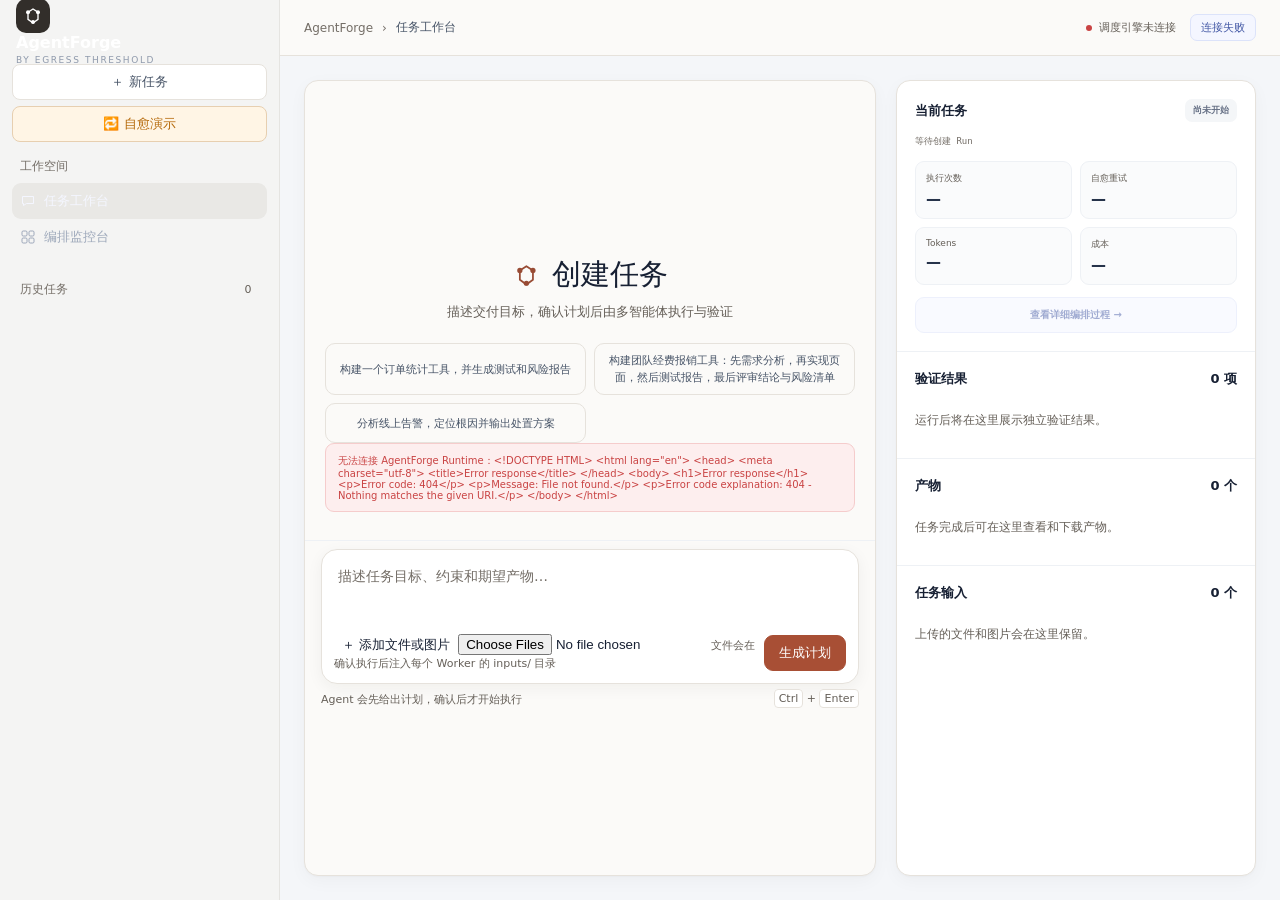
==== commit 55a4dd85: "feat: add brand typewriter animation and welcome icon" ====
--- a/frontend/workbench.html
+++ b/frontend/workbench.html
@@ -134,6 +134,18 @@
     margin: 0;
     font: 500 clamp(26px, 2.25vw, 36px)/1.25 Georgia, "Songti SC", SimSun, serif;
   }
+  .shell .welcome-title {
+    display: flex;
+    align-items: center;
+    justify-content: center;
+    gap: .38em;
+  }
+  .welcome-title-mark {
+    flex: none;
+    width: 1em;
+    height: 1em;
+    color: #984b34;
+  }
   .shell .welcome p { margin: 8px auto 20px; color: var(--muted); font-size: 13px; }
   .shell .suggestions { gap: 8px; }
   .shell .suggestion {
@@ -212,8 +224,18 @@
 <div class="shell">
   <aside class="sidebar" id="workbench-sidebar">
     <div class="brand">
-      <div class="brand-mark"><svg width="22" height="22" viewBox="0 0 22 22" fill="none"><path d="M6 7.2L11 4l5 3.2v7.1L11 18l-5-3.7V7.2Z" stroke="white" stroke-width="1.35"/><circle cx="6" cy="7.2" r="2" fill="white"/><circle cx="16" cy="7.2" r="2" fill="white"/><circle cx="11" cy="17" r="2" fill="white"/></svg></div>
-      <div><div class="brand-name">AgentForge</div><div class="brand-sub">by Egress Threshold</div></div>
+      <div class="brand-typewriter-label">
+        <div class="brand-typewriter">
+          <div class="brand-mark"><svg width="22" height="22" viewBox="0 0 22 22" fill="none"><path d="M6 7.2L11 4l5 3.2v7.1L11 18l-5-3.7V7.2Z" stroke="white" stroke-width="1.35"/><circle cx="6" cy="7.2" r="2" fill="white"/><circle cx="16" cy="7.2" r="2" fill="white"/><circle cx="11" cy="17" r="2" fill="white"/></svg></div>
+          <div class="brand-typewriter-track">
+            <div class="brand-typewriter-print">
+              <div class="brand-name">AgentForge</div>
+              <span class="brand-typewriter-carriage" aria-hidden="true"></span>
+            </div>
+          </div>
+        </div>
+        <div class="brand-sub">by Egress Threshold</div>
+      </div>
     </div>
     <button class="new-task" id="new-task">＋ 新任务</button>
     <button class="new-task demo-task" id="selfheal-demo" title="AA 算账：平台核算拒绝 → 携带证据修复 → 通过">🔁 自愈演示</button>
@@ -237,7 +259,15 @@
       <main class="chat-panel">
         <div class="messages" id="messages">
           <div class="welcome" id="welcome">
-            <h1>创建任务</h1>
+            <h1 class="welcome-title">
+              <svg class="welcome-title-mark" viewBox="0 0 22 22" fill="none" aria-hidden="true">
+                <path d="M6 7.2L11 4l5 3.2v7.1L11 18l-5-3.7V7.2Z" stroke="currentColor" stroke-width="1.35" stroke-linejoin="round"/>
+                <circle cx="6" cy="7.2" r="2" fill="currentColor"/>
+                <circle cx="16" cy="7.2" r="2" fill="currentColor"/>
+                <circle cx="11" cy="17" r="2" fill="currentColor"/>
+              </svg>
+              创建任务
+            </h1>
             <p>描述交付目标，确认计划后由多智能体执行与验证</p>
             <div class="suggestions">
               <button class="suggestion">构建一个订单统计工具，并生成测试和风险报告</button>
@@ -693,5 +723,6 @@
 $("#send").onclick=createPlan;$("#attachment-input").addEventListener("change",uploadSelectedFiles);$("#prompt").addEventListener("keydown",event=>{if(event.ctrlKey&&event.key==="Enter"){event.preventDefault();createPlan()}});$("#new-task").onclick=resetWorkspace;$("#selfheal-demo").onclick=startSelfHealDemo;
 boot().catch(error=>{$("#engine-state").textContent="调度引擎未连接";$("#engine-state").classList.add("offline");$("#mode").textContent="连接失败";showError("无法连接 AgentForge Runtime："+error.message)});
 </script>
+<script src="/static/brand-typewriter.js"></script>
 </body>
 </html>
